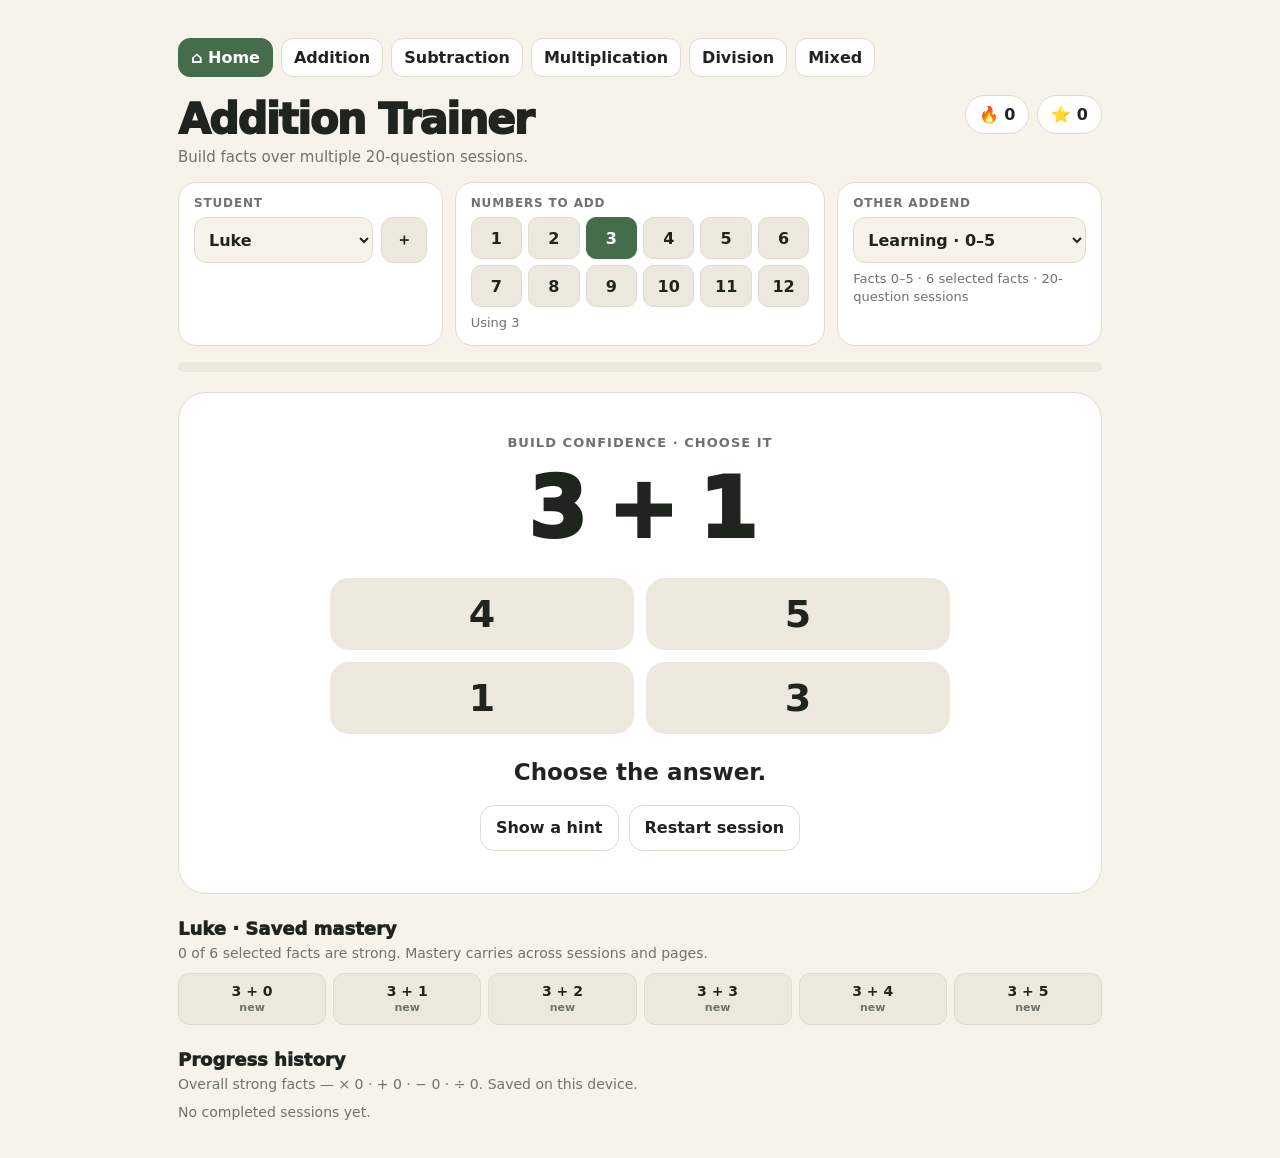
==== addition.html @ d39ce791 "Add addition practice page" ====
<!DOCTYPE html><html lang="en"><head><meta charset="utf-8"><meta name="viewport" content="width=device-width,initial-scale=1,viewport-fit=cover"><title>Addition Trainer</title><link rel="stylesheet" href="trainer.css"></head><body data-mode="add"><div class="app"><nav class="nav"><a class="home" href="index.html">⌂ Home</a><a href="addition.html">Addition</a><a href="subtraction.html">Subtraction</a><a href="multiplication.html">Multiplication</a><a href="division.html">Division</a><a href="mixed.html">Mixed</a></nav><div class="top"><div><div class="brand" id="brand"></div><div class="sub">Build facts over multiple 20-question sessions.</div></div><div class="stats"><div class="pill">🔥 <span id="streak">0</span></div><div class="pill">⭐ <span id="score">0</span></div></div></div><div class="setup"><div class="setup-box"><label for="student">Student</label><div class="student-row"><select id="student"></select><button type="button" class="icon-btn" id="add-student">＋</button></div></div><div class="setup-box"><div class="box-label">Numbers to add</div><div class="skill-picks" id="skill-picks"></div><div class="pick-grid" id="family-picks"></div><div class="note" id="family-note"></div></div><div class="setup-box"><label for="range">Other addend</label><select id="range"><option value="5">Learning · 0–5</option><option value="10">Growing · 0–10</option><option value="12">Mastery · 0–12</option></select><div class="note" id="range-note"></div></div></div><div class="progress"><div class="bar" id="bar"></div></div><section class="card" id="play"><div class="mode" id="mode"></div><div class="question" id="question"></div><div class="answer-grid" id="answers"></div><form class="type-wrap" id="type-form"><input class="type-input" id="type-input" type="number" inputmode="numeric" min="0" max="144"><button class="submit" type="submit">Check answer</button></form><div class="feedback" id="feedback"></div><div class="explain" id="explain"></div><div class="controls"><button type="button" class="small" id="hint">Show a hint</button><button type="button" class="small" id="restart">Restart session</button></div></section><section class="finish" id="finish"><h2>Nice work! 🎉</h2><p id="finish-text"></p><button type="button" class="small primary" id="again">Practice again</button></section><section class="mastery"><div class="section-title" id="mastery-title"></div><div class="summary" id="mastery-summary"></div><div class="facts" id="facts"></div></section><section class="history"><div class="section-title">Progress history</div><div class="summary" id="overall-summary"></div><div class="history-list" id="history-list"></div></section></div><script src="trainer.js"></script></body></html>
---- trainer.css ----
:root{color-scheme:light dark;--bg:#f6f3ea;--fg:#20241f;--panel:#fff;--border:#dedbd1;--muted:#6d736d;--accent:#456d4c;--accent2:#6b8e70;--choice:#ece8de;--good:#dcebd9;--goodfg:#204827;--bad:#f3deda;--badfg:#6b2621;--learn:#efe5bd;--learnfg:#574811}
@media(prefers-color-scheme:dark){:root{--bg:#171817;--fg:#f2f1ea;--panel:#222421;--border:#383b37;--muted:#a7ada8;--choice:#30332f;--good:#29432c;--goodfg:#d9f2dc;--learn:#514b2e;--learnfg:#f4e7aa}}
*{box-sizing:border-box}body{margin:0;font-family:ui-rounded,"SF Pro Rounded",system-ui,-apple-system,BlinkMacSystemFont,"Segoe UI",sans-serif;background:var(--bg);color:var(--fg)}button,select,input{font:inherit}a{color:inherit}.app{max-width:1000px;margin:0 auto;padding:clamp(14px,4vw,38px)}.nav{display:flex;gap:8px;align-items:center;flex-wrap:wrap;margin-bottom:18px}.nav a{text-decoration:none;border:1px solid var(--border);background:var(--panel);padding:9px 12px;border-radius:12px;font-weight:850}.nav a.home{background:var(--accent);color:#fff;border-color:var(--accent)}.top{display:flex;justify-content:space-between;gap:14px;align-items:flex-start;flex-wrap:wrap;margin-bottom:16px}.brand{font-size:clamp(28px,6vw,42px);font-weight:950;letter-spacing:-.04em}.sub{font-size:15px;color:var(--muted);margin-top:4px}.stats{display:flex;gap:8px;flex-wrap:wrap}.pill{background:var(--panel);border:1px solid var(--border);padding:9px 13px;border-radius:999px;font-weight:850}.setup{display:grid;grid-template-columns:1fr 1.4fr 1fr;gap:12px;margin-bottom:16px}.setup-box{background:var(--panel);border:1px solid var(--border);border-radius:18px;padding:13px 15px}.setup-box>label,.box-label{display:block;font-size:12px;text-transform:uppercase;letter-spacing:.07em;font-weight:900;color:var(--muted);margin-bottom:7px}.setup-box select{width:100%;min-height:46px;border:1px solid var(--border);border-radius:12px;background:var(--bg);color:var(--fg);padding:0 10px;font-weight:850}.student-row{display:flex;gap:8px}.student-row select{min-width:0}.icon-btn{min-width:46px;min-height:46px;border:1px solid var(--border);border-radius:12px;background:var(--choice);color:var(--fg);font-weight:950;cursor:pointer}.pick-grid{display:grid;grid-template-columns:repeat(6,1fr);gap:6px}.pick{min-height:42px;border:1px solid var(--border);border-radius:10px;background:var(--choice);color:var(--fg);font-weight:900;cursor:pointer}.pick.on{background:var(--accent);color:#fff;border-color:var(--accent)}.skill-picks{display:flex;gap:7px;flex-wrap:wrap;margin-bottom:12px}.skill-picks .pick{padding:0 12px}.note{font-size:13px;color:var(--muted);margin-top:7px;line-height:1.35}.progress{height:10px;background:var(--choice);border-radius:99px;overflow:hidden;margin-bottom:20px}.bar{height:100%;width:0;background:var(--accent2);border-radius:99px;transition:width .25s}.card{background:var(--panel);border:1px solid var(--border);border-radius:28px;padding:clamp(22px,5vw,42px);text-align:center}.mode{font-weight:900;font-size:13px;letter-spacing:.08em;text-transform:uppercase;color:var(--muted)}.question{font-size:clamp(48px,13vw,84px);font-weight:950;letter-spacing:-.05em;line-height:1;margin:17px 0 27px}.answer-grid{display:grid;grid-template-columns:repeat(2,minmax(0,1fr));gap:12px;max-width:620px;margin:0 auto}.answer{min-height:72px;border:2px solid transparent;border-radius:19px;background:var(--choice);color:var(--fg);font-size:clamp(26px,7vw,38px);font-weight:900;cursor:pointer}.answer.correct{background:var(--good);color:var(--goodfg);border-color:#6b9e70}.answer.wrong{background:var(--bad);color:var(--badfg);border-color:#bd756c}.type-wrap{max-width:420px;margin:0 auto;display:none;gap:11px;flex-direction:column}.type-input{width:100%;min-height:76px;border-radius:19px;border:2px solid var(--border);background:var(--bg);color:var(--fg);text-align:center;font-size:44px;font-weight:900;padding:8px}.submit{min-height:56px;border:0;border-radius:15px;background:var(--accent);color:#fff;font-size:20px;font-weight:900;cursor:pointer}.feedback{min-height:62px;display:flex;align-items:center;justify-content:center;font-size:clamp(18px,4vw,23px);font-weight:850;padding-top:14px}.explain{font-size:16px;font-weight:650;color:var(--muted);margin-top:-8px}.controls{display:flex;justify-content:center;gap:10px;flex-wrap:wrap;margin-top:17px}.small{min-height:46px;padding:9px 15px;border-radius:14px;border:1px solid var(--border);background:transparent;color:var(--fg);font-weight:850;cursor:pointer}.primary{background:var(--accent);color:#fff;border-color:var(--accent)}.finish{display:none;text-align:center;padding:28px}.finish h2{font-size:40px;margin:0 0 10px}.finish p{font-size:18px;line-height:1.5;color:var(--muted)}.mastery,.history{margin-top:24px}.section-title{font-weight:950;font-size:18px;margin-bottom:10px}.summary{font-size:14px;color:var(--muted);margin:-4px 0 12px}.facts{display:grid;grid-template-columns:repeat(6,minmax(0,1fr));gap:7px}.fact{min-height:52px;border-radius:11px;display:flex;flex-direction:column;align-items:center;justify-content:center;font-weight:850;background:var(--choice);border:1px solid var(--border);font-size:14px}.fact small{font-size:11px;color:var(--muted);margin-top:2px}.fact.learning{background:var(--learn);color:var(--learnfg)}.fact.known{background:var(--good);color:var(--goodfg)}.history-list{display:grid;gap:8px}.history-item{background:var(--panel);border:1px solid var(--border);border-radius:14px;padding:11px 13px;display:flex;justify-content:space-between;gap:10px;align-items:center}.history-main{font-weight:850}.history-sub{font-size:13px;color:var(--muted);margin-top:2px}.empty{color:var(--muted);font-size:14px}.pick:focus-visible,.answer:focus-visible,.small:focus-visible,.icon-btn:focus-visible,select:focus-visible,.type-input:focus-visible{outline:4px solid #8fae84;outline-offset:3px}@media(max-width:760px){.setup{grid-template-columns:1fr}.facts{grid-template-columns:repeat(4,minmax(0,1fr))}}@media(max-width:520px){.facts{grid-template-columns:repeat(3,minmax(0,1fr))}.card{border-radius:22px}.pick-grid{grid-template-columns:repeat(4,1fr)}}@media(prefers-reduced-motion:reduce){*{transition:none!important}}
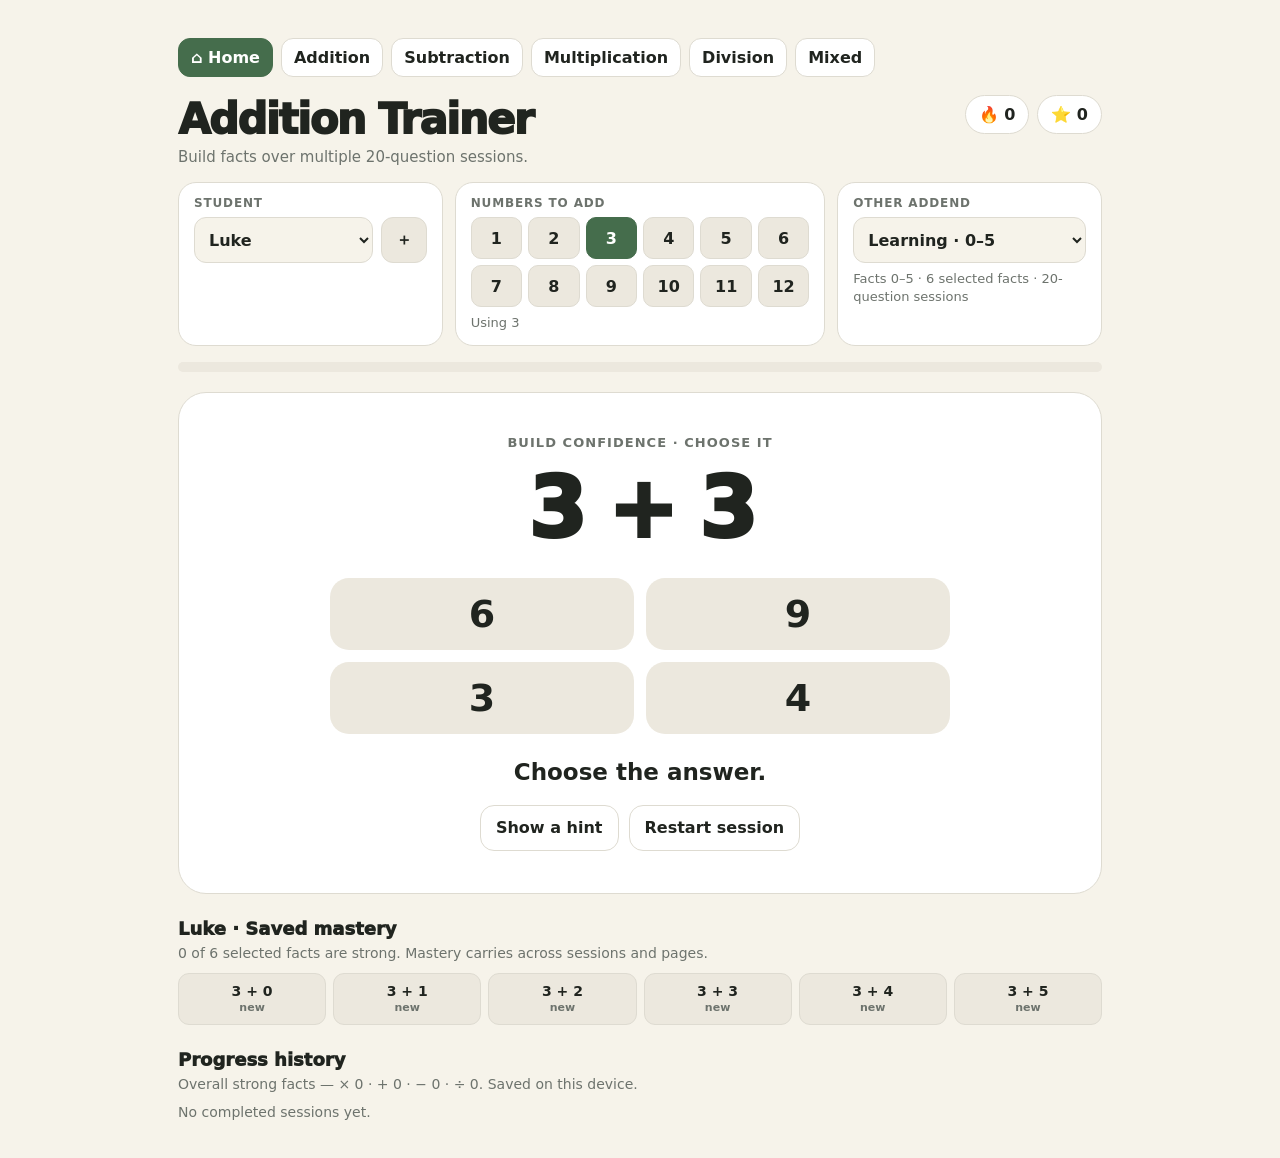
==== commit b68a2b66: "Enable automatic backup on addition practice" ====
--- a/addition.html
+++ b/addition.html
@@ -1 +1 @@
-<!DOCTYPE html><html lang="en"><head><meta charset="utf-8"><meta name="viewport" content="width=device-width,initial-scale=1,viewport-fit=cover"><title>Addition Trainer</title><link rel="stylesheet" href="trainer.css"></head><body data-mode="add"><div class="app"><nav class="nav"><a class="home" href="index.html">⌂ Home</a><a href="addition.html">Addition</a><a href="subtraction.html">Subtraction</a><a href="multiplication.html">Multiplication</a><a href="division.html">Division</a><a href="mixed.html">Mixed</a></nav><div class="top"><div><div class="brand" id="brand"></div><div class="sub">Build facts over multiple 20-question sessions.</div></div><div class="stats"><div class="pill">🔥 <span id="streak">0</span></div><div class="pill">⭐ <span id="score">0</span></div></div></div><div class="setup"><div class="setup-box"><label for="student">Student</label><div class="student-row"><select id="student"></select><button type="button" class="icon-btn" id="add-student">＋</button></div></div><div class="setup-box"><div class="box-label">Numbers to add</div><div class="skill-picks" id="skill-picks"></div><div class="pick-grid" id="family-picks"></div><div class="note" id="family-note"></div></div><div class="setup-box"><label for="range">Other addend</label><select id="range"><option value="5">Learning · 0–5</option><option value="10">Growing · 0–10</option><option value="12">Mastery · 0–12</option></select><div class="note" id="range-note"></div></div></div><div class="progress"><div class="bar" id="bar"></div></div><section class="card" id="play"><div class="mode" id="mode"></div><div class="question" id="question"></div><div class="answer-grid" id="answers"></div><form class="type-wrap" id="type-form"><input class="type-input" id="type-input" type="number" inputmode="numeric" min="0" max="144"><button class="submit" type="submit">Check answer</button></form><div class="feedback" id="feedback"></div><div class="explain" id="explain"></div><div class="controls"><button type="button" class="small" id="hint">Show a hint</button><button type="button" class="small" id="restart">Restart session</button></div></section><section class="finish" id="finish"><h2>Nice work! 🎉</h2><p id="finish-text"></p><button type="button" class="small primary" id="again">Practice again</button></section><section class="mastery"><div class="section-title" id="mastery-title"></div><div class="summary" id="mastery-summary"></div><div class="facts" id="facts"></div></section><section class="history"><div class="section-title">Progress history</div><div class="summary" id="overall-summary"></div><div class="history-list" id="history-list"></div></section></div><script src="trainer.js"></script></body></html>+<!DOCTYPE html><html lang="en"><head><meta charset="utf-8"><meta name="viewport" content="width=device-width,initial-scale=1,viewport-fit=cover"><title>Addition Trainer</title><link rel="stylesheet" href="trainer.css"></head><body data-mode="add"><div class="app"><nav class="nav"><a class="home" href="index.html">⌂ Home</a><a href="addition.html">Addition</a><a href="subtraction.html">Subtraction</a><a href="multiplication.html">Multiplication</a><a href="division.html">Division</a><a href="mixed.html">Mixed</a></nav><div class="top"><div><div class="brand" id="brand"></div><div class="sub">Build facts over multiple 20-question sessions.</div></div><div class="stats"><div class="pill">🔥 <span id="streak">0</span></div><div class="pill">⭐ <span id="score">0</span></div></div></div><div class="setup"><div class="setup-box"><label for="student">Student</label><div class="student-row"><select id="student"></select><button type="button" class="icon-btn" id="add-student">＋</button></div></div><div class="setup-box"><div class="box-label">Numbers to add</div><div class="skill-picks" id="skill-picks"></div><div class="pick-grid" id="family-picks"></div><div class="note" id="family-note"></div></div><div class="setup-box"><label for="range">Other addend</label><select id="range"><option value="5">Learning · 0–5</option><option value="10">Growing · 0–10</option><option value="12">Mastery · 0–12</option></select><div class="note" id="range-note"></div></div></div><div class="progress"><div class="bar" id="bar"></div></div><section class="card" id="play"><div class="mode" id="mode"></div><div class="question" id="question"></div><div class="answer-grid" id="answers"></div><form class="type-wrap" id="type-form"><input class="type-input" id="type-input" type="number" inputmode="numeric" min="0" max="144"><button class="submit" type="submit">Check answer</button></form><div class="feedback" id="feedback"></div><div class="explain" id="explain"></div><div class="controls"><button type="button" class="small" id="hint">Show a hint</button><button type="button" class="small" id="restart">Restart session</button></div></section><section class="finish" id="finish"><h2>Nice work! 🎉</h2><p id="finish-text"></p><button type="button" class="small primary" id="again">Practice again</button></section><section class="mastery"><div class="section-title" id="mastery-title"></div><div class="summary" id="mastery-summary"></div><div class="facts" id="facts"></div></section><section class="history"><div class="section-title">Progress history</div><div class="summary" id="overall-summary"></div><div class="history-list" id="history-list"></div></section></div><script src="autosave.js"></script><script src="trainer.js"></script></body></html>
